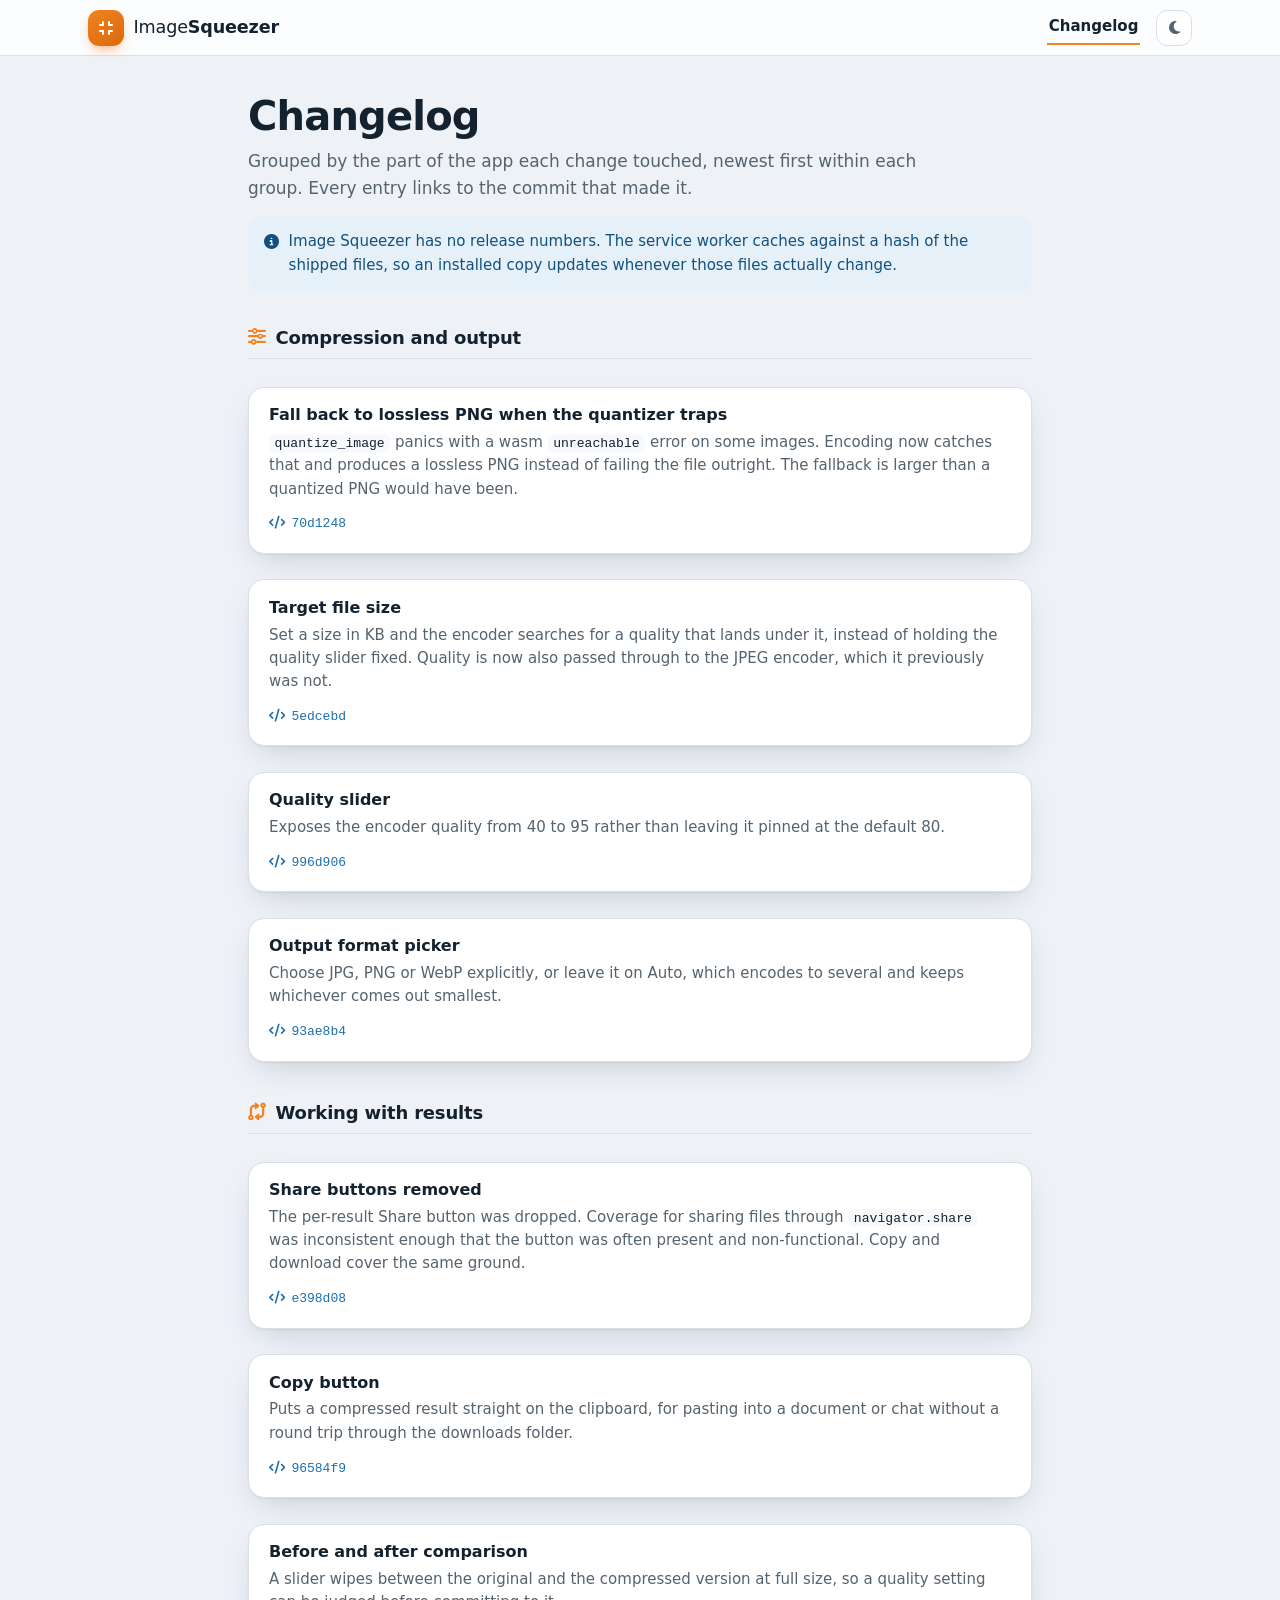
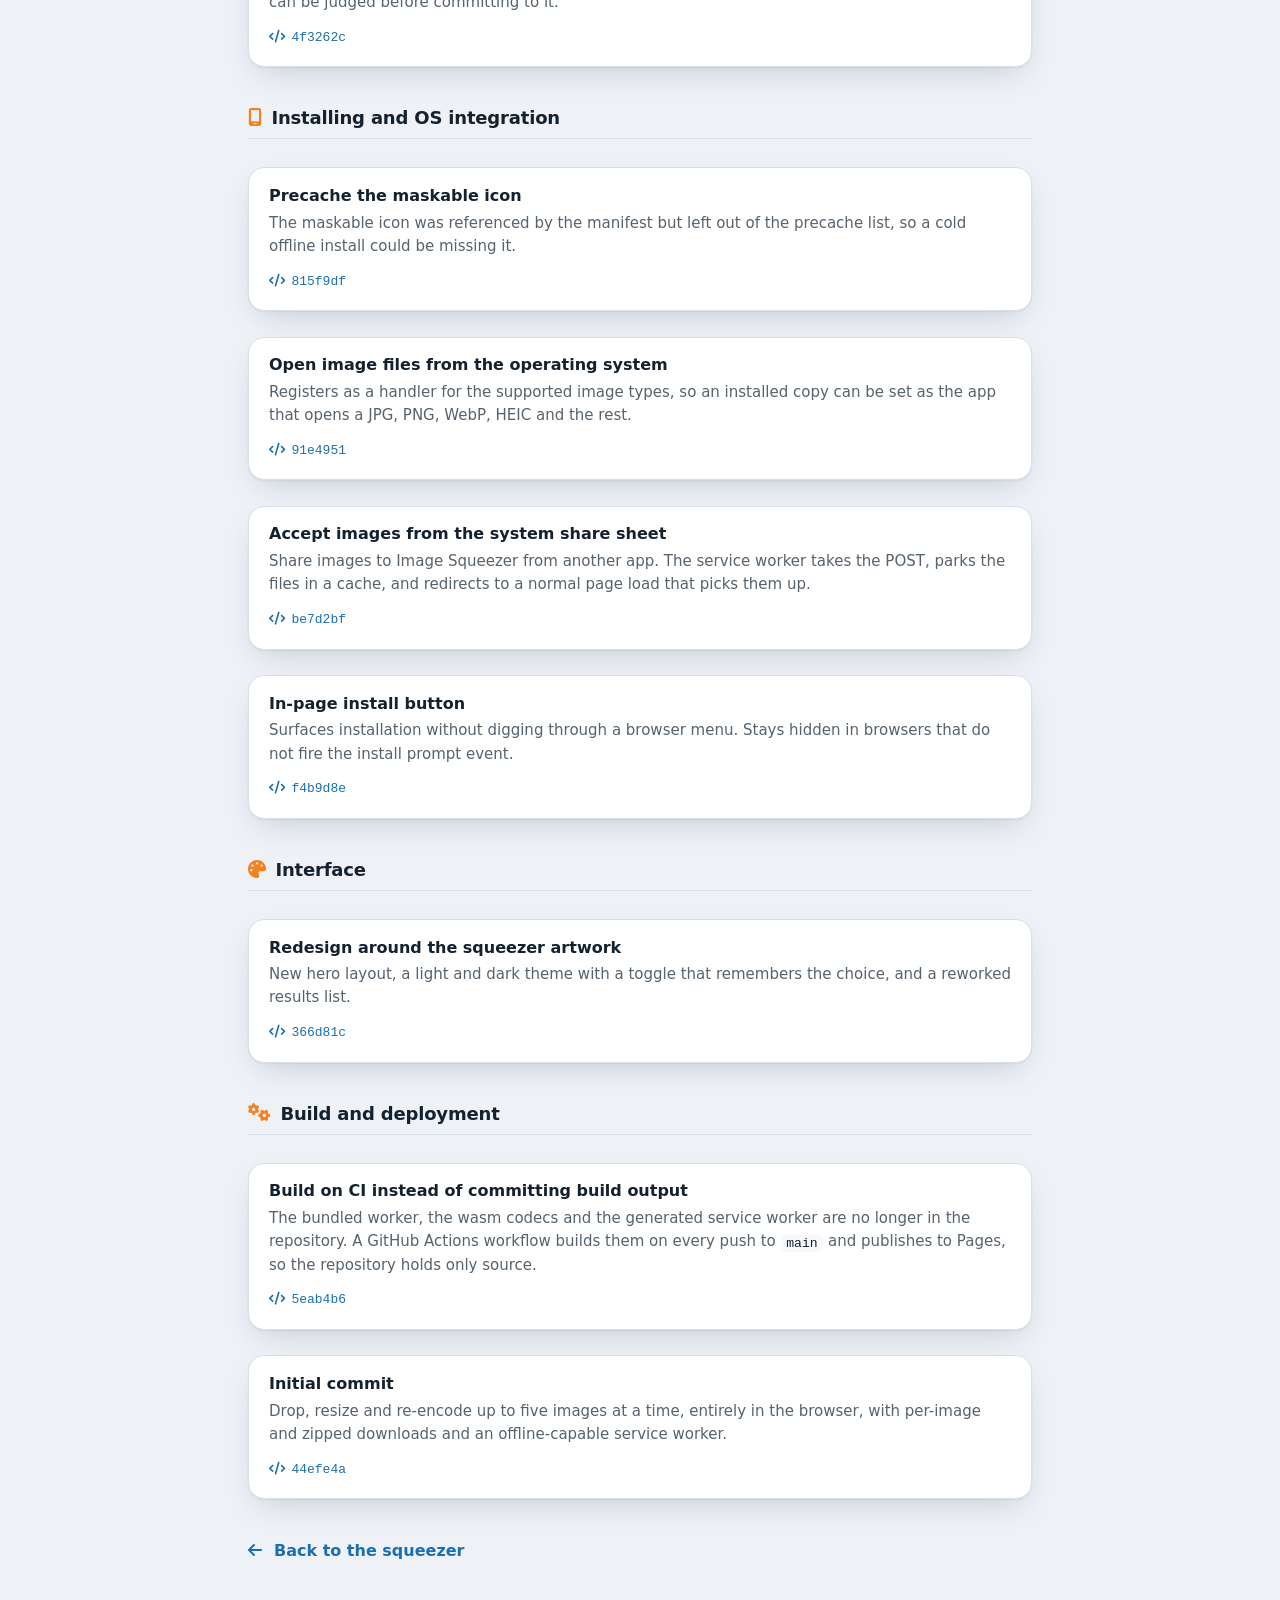
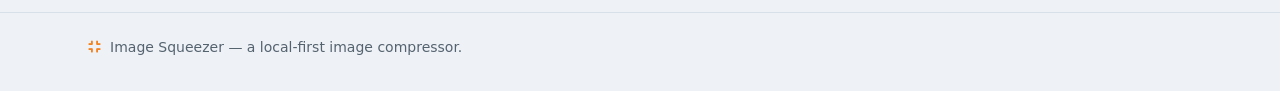
==== changelog.html @ 0387c520 "updated icons" ====
<!doctype html>
<html lang="en">
<head>
  <meta charset="utf-8">
  <meta name="viewport" content="width=device-width, initial-scale=1, viewport-fit=cover">
  <title>Changelog &middot; Image Squeezer</title>
  <meta name="description" content="What has changed in Image Squeezer, grouped by the part of the app it touched.">
  <meta name="theme-color" content="#eef2f7" media="(prefers-color-scheme: light)">
  <meta name="theme-color" content="#0e1822" media="(prefers-color-scheme: dark)">
  <link rel="manifest" href="manifest.webmanifest">
  <link rel="icon" href="icons/icon-192.png" type="image/png">
  <link rel="apple-touch-icon" href="icons/apple-touch-icon.png">
  <link rel="stylesheet" href="https://cdn.jsdelivr.net/npm/bootstrap@5.3.3/dist/css/bootstrap.min.css"
        integrity="sha384-QWTKZyjpPEjISv5WaRU9OFeRpok6YctnYmDr5pNlyT2bRjXh0JMhjY6hW+ALEwIH" crossorigin="anonymous">
  <link rel="stylesheet" href="https://cdnjs.cloudflare.com/ajax/libs/font-awesome/6.5.2/css/all.min.css"
        integrity="sha512-SnH5WK+bZxgPHs44uWIX+LLJAJ9/2PkPKZ5QiAj6Ta86w+fsb2TkcmfRyVX3pBnMFcV7oQPJkl9QevSCWr3W6A=="
        crossorigin="anonymous" referrerpolicy="no-referrer">
  <link rel="stylesheet" href="css/style.css">
  <script>
    // Applied before first paint so a saved theme never flashes the wrong colors.
    try {
      const t = localStorage.getItem('theme');
      if (t === 'light' || t === 'dark') document.documentElement.dataset.theme = t;
    } catch {}
  </script>
</head>
<body>
  <nav class="topbar">
    <div class="container d-flex align-items-center gap-3">
      <a class="brand" href="./">
        <span class="brand-mark"><i class="fa-solid fa-compress" aria-hidden="true"></i></span>
        <span class="brand-text">Image<strong>Squeezer</strong></span>
      </a>
      <a class="nav-link-plain ms-auto" href="changelog.html" aria-current="page">Changelog</a>
      <button id="theme" class="icon-btn" type="button" aria-label="Switch theme">
        <i class="fa-solid fa-moon" aria-hidden="true"></i>
      </button>
    </div>
  </nav>

  <main class="container main log">
    <header class="log-head">
      <h1>Changelog</h1>
      <p class="log-lede">
        Grouped by the part of the app each change touched, newest first within each group.
        Every entry links to the commit that made it.
      </p>
      <p class="log-note">
        <i class="fa-solid fa-circle-info" aria-hidden="true"></i>
        Image Squeezer has no release numbers. The service worker caches against a hash of the
        shipped files, so an installed copy updates whenever those files actually change.
      </p>
    </header>

    <section class="log-group" aria-labelledby="g-compression">
      <h2 id="g-compression" class="log-group-head">
        <i class="fa-solid fa-sliders" aria-hidden="true"></i> Compression and output
      </h2>
      <ul class="log-list">
        <li class="log-item">
          <h5>Fall back to lossless PNG when the quantizer traps</h5>
          <p>
            <code>quantize_image</code> panics with a wasm <code>unreachable</code> error on some
            images. Encoding now catches that and produces a lossless PNG instead of failing the
            file outright. The fallback is larger than a quantized PNG would have been.
          </p>
          <a class="log-link" href="https://github.com/cos-jnewnam/Image-Squeezer/commit/70d1248">70d1248</a>
        </li>
        <li class="log-item">
          <h5>Target file size</h5>
          <p>
            Set a size in KB and the encoder searches for a quality that lands under it, instead of
            holding the quality slider fixed. Quality is now also passed through to the JPEG encoder,
            which it previously was not.
          </p>
          <a class="log-link" href="https://github.com/cos-jnewnam/Image-Squeezer/commit/5edcebd">5edcebd</a>
        </li>
        <li class="log-item">
          <h5>Quality slider</h5>
          <p>Exposes the encoder quality from 40 to 95 rather than leaving it pinned at the default 80.</p>
          <a class="log-link" href="https://github.com/cos-jnewnam/Image-Squeezer/commit/996d906">996d906</a>
        </li>
        <li class="log-item">
          <h5>Output format picker</h5>
          <p>
            Choose JPG, PNG or WebP explicitly, or leave it on Auto, which encodes to several and
            keeps whichever comes out smallest.
          </p>
          <a class="log-link" href="https://github.com/cos-jnewnam/Image-Squeezer/commit/93ae8b4">93ae8b4</a>
        </li>
      </ul>
    </section>

    <section class="log-group" aria-labelledby="g-results">
      <h2 id="g-results" class="log-group-head">
        <i class="fa-solid fa-code-compare" aria-hidden="true"></i> Working with results
      </h2>
      <ul class="log-list">
        <li class="log-item">
          <h5>Share buttons removed</h5>
          <p>
            The per-result Share button was dropped. Coverage for sharing files through
            <code>navigator.share</code> was inconsistent enough that the button was often present
            and non-functional. Copy and download cover the same ground.
          </p>
          <a class="log-link" href="https://github.com/cos-jnewnam/Image-Squeezer/commit/e398d08">e398d08</a>
        </li>
        <li class="log-item">
          <h5>Copy button</h5>
          <p>Puts a compressed result straight on the clipboard, for pasting into a document or chat without a round trip through the downloads folder.</p>
          <a class="log-link" href="https://github.com/cos-jnewnam/Image-Squeezer/commit/96584f9">96584f9</a>
        </li>
        <li class="log-item">
          <h5>Before and after comparison</h5>
          <p>A slider wipes between the original and the compressed version at full size, so a quality setting can be judged before committing to it.</p>
          <a class="log-link" href="https://github.com/cos-jnewnam/Image-Squeezer/commit/4f3262c">4f3262c</a>
        </li>
      </ul>
    </section>

    <section class="log-group" aria-labelledby="g-integration">
      <h2 id="g-integration" class="log-group-head">
        <i class="fa-solid fa-mobile-screen" aria-hidden="true"></i> Installing and OS integration
      </h2>
      <ul class="log-list">
        <li class="log-item">
          <h5>Precache the maskable icon</h5>
          <p>
            The maskable icon was referenced by the manifest but left out of the precache list, so a
            cold offline install could be missing it.
          </p>
          <a class="log-link" href="https://github.com/cos-jnewnam/Image-Squeezer/commit/815f9df">815f9df</a>
        </li>
        <li class="log-item">
          <h5>Open image files from the operating system</h5>
          <p>Registers as a handler for the supported image types, so an installed copy can be set as the app that opens a JPG, PNG, WebP, HEIC and the rest.</p>
          <a class="log-link" href="https://github.com/cos-jnewnam/Image-Squeezer/commit/91e4951">91e4951</a>
        </li>
        <li class="log-item">
          <h5>Accept images from the system share sheet</h5>
          <p>
            Share images to Image Squeezer from another app. The service worker takes the POST,
            parks the files in a cache, and redirects to a normal page load that picks them up.
          </p>
          <a class="log-link" href="https://github.com/cos-jnewnam/Image-Squeezer/commit/be7d2bf">be7d2bf</a>
        </li>
        <li class="log-item">
          <h5>In-page install button</h5>
          <p>Surfaces installation without digging through a browser menu. Stays hidden in browsers that do not fire the install prompt event.</p>
          <a class="log-link" href="https://github.com/cos-jnewnam/Image-Squeezer/commit/f4b9d8e">f4b9d8e</a>
        </li>
      </ul>
    </section>

    <section class="log-group" aria-labelledby="g-interface">
      <h2 id="g-interface" class="log-group-head">
        <i class="fa-solid fa-palette" aria-hidden="true"></i> Interface
      </h2>
      <ul class="log-list">
        <li class="log-item">
          <h5>Redesign around the squeezer artwork</h5>
          <p>
            New hero layout, a light and dark theme with a toggle that remembers the choice, and a
            reworked results list.
          </p>
          <a class="log-link" href="https://github.com/cos-jnewnam/Image-Squeezer/commit/366d81c">366d81c</a>
        </li>
      </ul>
    </section>

    <section class="log-group" aria-labelledby="g-build">
      <h2 id="g-build" class="log-group-head">
        <i class="fa-solid fa-gears" aria-hidden="true"></i> Build and deployment
      </h2>
      <ul class="log-list">
        <li class="log-item">
          <h5>Build on CI instead of committing build output</h5>
          <p>
            The bundled worker, the wasm codecs and the generated service worker are no longer in the
            repository. A GitHub Actions workflow builds them on every push to <code>main</code> and
            publishes to Pages, so the repository holds only source.
          </p>
          <a class="log-link" href="https://github.com/cos-jnewnam/Image-Squeezer/commit/5eab4b6">5eab4b6</a>
        </li>
        <li class="log-item">
          <h5>Initial commit</h5>
          <p>
            Drop, resize and re-encode up to five images at a time, entirely in the browser, with
            per-image and zipped downloads and an offline-capable service worker.
          </p>
          <a class="log-link" href="https://github.com/cos-jnewnam/Image-Squeezer/commit/44efe4a">44efe4a</a>
        </li>
      </ul>
    </section>

    <p class="log-back"><a href="./"><i class="fa-solid fa-arrow-left" aria-hidden="true"></i> Back to the squeezer</a></p>
  </main>

  <footer class="foot">
    <div class="container">
      <p><i class="fa-solid fa-compress" aria-hidden="true"></i> Image Squeezer &mdash; a local-first image compressor.</p>
    </div>
  </footer>

  <script type="module" src="js/theme.js"></script>
</body>
</html>
---- css/style.css ----
:root {
  --ink: #14212e;
  --ink-soft: #55636f;
  --paper: #eef2f7;
  --surface: #ffffff;
  --surface-2: #f7f9fc;
  --line: #d7dfe8;
  --blue: #1b6fb0;
  --blue-deep: #11517f;
  --blue-ink: #ffffff;
  --blue-wash: #e6f0f9;
  --orange: #f3821f;
  --orange-wash: #fdf0e2;
  --green: #17794a;
  --amber: #8f5200;
  --red: #b3261e;
  --track: #e2e8f0;
  --shadow: 0 1px 2px rgb(16 32 48 / 0.06), 0 12px 32px -12px rgb(16 32 48 / 0.22);
  --shadow-lg: 0 2px 4px rgb(16 32 48 / 0.06), 0 28px 60px -24px rgb(16 32 48 / 0.35);
  --scrim: linear-gradient(100deg, rgb(238 242 247 / 0) 0%, rgb(238 242 247 / 0.35) 42%, rgb(238 242 247 / 0.8) 70%);
  --scrim-flat: linear-gradient(180deg, rgb(238 242 247 / 0.5) 0%, rgb(238 242 247 / 0.88) 55%);
  --radius: 1rem;
  color-scheme: light dark;
}

@media (prefers-color-scheme: dark) {
  :root:not([data-theme="light"]) {
    --ink: #e8eef4;
    --ink-soft: #a3b3c3;
    --paper: #0b141d;
    --surface: #152333;
    --surface-2: #1b2b3d;
    --line: #2b3d50;
    --blue: #5eb0ec;
    --blue-deep: #8ccbff;
    --blue-ink: #08202f;
    --blue-wash: #16324a;
    --orange: #ff9c3d;
    --orange-wash: #35261a;
    --green: #5fd49b;
    --amber: #f0b45a;
    --red: #ff8a80;
    --track: #25384b;
    --shadow: 0 1px 2px rgb(0 0 0 / 0.4), 0 14px 32px -14px rgb(0 0 0 / 0.7);
    --shadow-lg: 0 2px 6px rgb(0 0 0 / 0.45), 0 30px 60px -24px rgb(0 0 0 / 0.8);
    --scrim: linear-gradient(100deg, rgb(11 20 29 / 0.55) 0%, rgb(11 20 29 / 0.78) 45%, rgb(11 20 29 / 0.94) 72%);
    --scrim-flat: linear-gradient(180deg, rgb(11 20 29 / 0.72) 0%, rgb(11 20 29 / 0.94) 55%);
  }
}

:root[data-theme="dark"] {
  --ink: #e8eef4;
  --ink-soft: #a3b3c3;
  --paper: #0b141d;
  --surface: #152333;
  --surface-2: #1b2b3d;
  --line: #2b3d50;
  --blue: #5eb0ec;
  --blue-deep: #8ccbff;
  --blue-ink: #08202f;
  --blue-wash: #16324a;
  --orange: #ff9c3d;
  --orange-wash: #35261a;
  --green: #5fd49b;
  --amber: #f0b45a;
  --red: #ff8a80;
  --track: #25384b;
  --shadow: 0 1px 2px rgb(0 0 0 / 0.4), 0 14px 32px -14px rgb(0 0 0 / 0.7);
  --shadow-lg: 0 2px 6px rgb(0 0 0 / 0.45), 0 30px 60px -24px rgb(0 0 0 / 0.8);
  --scrim: linear-gradient(100deg, rgb(11 20 29 / 0.55) 0%, rgb(11 20 29 / 0.78) 45%, rgb(11 20 29 / 0.94) 72%);
  --scrim-flat: linear-gradient(180deg, rgb(11 20 29 / 0.72) 0%, rgb(11 20 29 / 0.94) 55%);
}

:root[data-theme="light"] { color-scheme: light; }
:root[data-theme="dark"] { color-scheme: dark; }

* { box-sizing: border-box; }

html {
  padding: env(safe-area-inset-top, 0) env(safe-area-inset-right, 0) env(safe-area-inset-bottom, 0) env(safe-area-inset-left, 0);
}

body {
  margin: 0;
  display: flex;
  flex-direction: column;
  min-height: 100vh;
  min-height: 100dvh;
  background: var(--paper);
  color: var(--ink);
  font-family: "Avenir Next", "Segoe UI Variable Text", "Segoe UI", system-ui, -apple-system, sans-serif;
  font-size: 1rem;
  line-height: 1.55;
  -webkit-font-smoothing: antialiased;
}

.container {
  max-width: 72rem;
  padding-inline: 1.5rem;
}

@media (max-width: 30rem) {
  .container { padding-inline: 1.125rem; }
}

/* ---------- top bar ---------- */

.topbar {
  position: sticky;
  top: 0;
  z-index: 20;
  padding: 0.6rem 0;
  background: color-mix(in srgb, var(--surface) 82%, transparent);
  backdrop-filter: blur(12px);
  border-bottom: 1px solid var(--line);
}

.brand {
  display: inline-flex;
  align-items: center;
  gap: 0.6rem;
  text-decoration: none;
  color: var(--ink);
}

.brand-mark {
  display: grid;
  place-items: center;
  width: 2.25rem;
  height: 2.25rem;
  border-radius: 0.7rem;
  background: linear-gradient(145deg, var(--orange), #d96a0b);
  color: #fff;
  font-size: 1rem;
  box-shadow: 0 6px 14px -6px rgb(243 130 31 / 0.9);
}

.brand-text {
  font-size: 1.1rem;
  font-weight: 500;
  letter-spacing: -0.01em;
}

.brand-text strong { font-weight: 800; }

.pill {
  display: inline-flex;
  align-items: center;
  gap: 0.45rem;
  padding: 0.3rem 0.75rem;
  border-radius: 999px;
  background: var(--blue-wash);
  color: var(--blue-deep);
  font-size: 0.8125rem;
  font-weight: 600;
}

.icon-btn {
  display: grid;
  place-items: center;
  flex: none;
  width: 2.25rem;
  height: 2.25rem;
  padding: 0;
  border: 1px solid var(--line);
  border-radius: 0.7rem;
  background: var(--surface);
  color: var(--ink-soft);
  font-size: 0.9375rem;
  cursor: pointer;
  transition: color 120ms, border-color 120ms, background-color 120ms;
}

.icon-btn:hover {
  border-color: var(--orange);
  background: var(--orange-wash);
  color: var(--orange);
}

.nav-link-plain {
  flex: none;
  padding: 0.3rem 0.1rem;
  color: var(--ink-soft);
  font-size: 0.9375rem;
  font-weight: 600;
  text-decoration: none;
  border-bottom: 2px solid transparent;
  transition: color 120ms, border-color 120ms;
}

.nav-link-plain:hover { color: var(--orange); border-bottom-color: var(--orange); }
.nav-link-plain[aria-current="page"] { color: var(--ink); border-bottom-color: var(--orange); }

/* ---------- hero ---------- */

.hero {
  position: relative;
  padding: 3rem 0 3.5rem;
  background: url("../img/img-squeezer-bg.jpeg") center / cover no-repeat;
  border-bottom: 1px solid var(--line);
  isolation: isolate;
}

.hero::after {
  content: "";
  position: absolute;
  inset: 0;
  z-index: -1;
  background: var(--scrim);
}

/* Narrow screens: the card covers the artwork, so flatten the scrim instead. */
@media (max-width: 61.99rem) {
  .hero::after { background: var(--scrim-flat); }
}

.hero-card {
  padding: 1.75rem;
  border: 1px solid color-mix(in srgb, var(--line) 70%, transparent);
  border-radius: var(--radius);
  background: color-mix(in srgb, var(--surface) 88%, transparent);
  backdrop-filter: blur(14px) saturate(1.2);
  box-shadow: var(--shadow-lg);
}

.hero-head {
  display: flex;
  align-items: center;
  gap: 1rem;
  margin-bottom: 0.6rem;
}

.hero-art {
  flex: none;
  width: clamp(4rem, 16vw, 6.5rem);
  height: auto;
}

/* From 992px up the full artwork is visible in the hero background instead. */
@media (min-width: 62rem) {
  .hero-art { display: none; }
}

.hero-title {
  margin: 0;
  font-size: clamp(1.6rem, 7vw, 2.75rem);
  font-weight: 800;
  line-height: 1.08;
  letter-spacing: -0.025em;
}

.hero-lede {
  margin: 0 0 1.35rem;
  max-width: 34rem;
  color: var(--ink-soft);
}

.hero-points {
  display: flex;
  flex-wrap: wrap;
  gap: 0.4rem 1.25rem;
  margin: 1rem 0 0;
  padding: 0;
  list-style: none;
  color: var(--ink-soft);
  font-size: 0.875rem;
  font-weight: 600;
}

.hero-points i { color: var(--orange); margin-right: 0.3rem; }

/* ---------- drop zone ---------- */

.drop {
  display: block;
  width: 100%;
  padding: 2.25rem 1.5rem;
  border: 2px dashed var(--line);
  border-radius: 0.875rem;
  background: var(--surface-2);
  text-align: center;
  cursor: pointer;
  transition: border-color 140ms, background-color 140ms, transform 140ms;
}

.drop:hover,
.drop.over {
  border-color: var(--orange);
  background: var(--orange-wash);
}

.drop.over { transform: scale(1.01); }

.drop-icon {
  display: block;
  margin-bottom: 0.6rem;
  font-size: 2.25rem;
  line-height: 1;
  color: var(--orange);
}

.drop-title {
  margin: 0;
  font-size: 1.2rem;
  font-weight: 700;
}

.drop-sub {
  margin: 0.3rem 0 0;
  color: var(--ink-soft);
  font-size: 0.9375rem;
}

.drop-sub kbd {
  padding: 0.05rem 0.35rem;
  border: 1px solid var(--line);
  border-bottom-width: 2px;
  border-radius: 0.3rem;
  background: var(--surface);
  color: var(--ink);
  font-size: 0.75rem;
}

/* ---------- main ---------- */

.main {
  flex: 1 0 auto;
  padding-block: 2.25rem 3rem;
}

.panel {
  padding: 1.5rem 1.65rem;
  border: 1px solid var(--line);
  border-radius: var(--radius);
  background: var(--surface);
  box-shadow: var(--shadow);
}

.panel-head {
  display: flex;
  align-items: center;
  gap: 0.55rem;
  margin: 0 0 0.9rem;
  font-size: 0.8125rem;
  font-weight: 700;
  letter-spacing: 0.08em;
  text-transform: uppercase;
  color: var(--ink-soft);
}

.panel-head i { color: var(--orange); }

/* ---------- settings ---------- */

.settings {
  display: grid;
  gap: 0.75rem 2rem;
  grid-template-columns: repeat(auto-fit, minmax(20rem, 1fr));
  color: var(--ink-soft);
  font-size: 0.9375rem;
}

.setting {
  display: flex;
  flex-wrap: wrap;
  align-items: center;
  gap: 0.5rem;
}

.settings label {
  min-width: 6rem;
  margin: 0;
  color: var(--ink);
  font-weight: 600;
}

.settings output {
  min-width: 2.5ch;
  padding: 0.1rem 0.4rem;
  border-radius: 0.3rem;
  background: var(--blue-wash);
  color: var(--blue-deep);
  font-weight: 700;
  font-variant-numeric: tabular-nums;
  text-align: center;
}

.settings input[type="range"] {
  width: 9rem;
  padding: 0;
  border: 0;
  background: none;
  accent-color: var(--orange);
}

.setting.off { opacity: 0.45; }

.settings input,
.settings select {
  padding: 0.35rem 0.55rem;
  border: 1px solid var(--line);
  border-radius: 0.5rem;
  background: var(--surface);
  color: var(--ink);
  font: inherit;
  font-size: 0.9375rem;
  font-variant-numeric: tabular-nums;
}

.settings input { width: 6rem; }
.settings select { width: auto; }

.setting > span {
  flex: 1 1 10rem;
  min-width: 0;
  font-size: 0.8125rem;
}

/* ---------- notice ---------- */

.notice {
  margin: 1rem 0 0;
  padding: 0.7rem 1rem;
  border: 1px solid color-mix(in srgb, var(--amber) 35%, var(--line));
  border-left: 4px solid var(--amber);
  background: var(--surface);
  border-radius: 0.5rem;
  box-shadow: var(--shadow);
  font-size: 0.9375rem;
}

/* ---------- rows ---------- */

.list {
  list-style: none;
  margin: 1.25rem 0 0;
  padding: 0;
  display: grid;
  gap: 0.75rem;
}

.img-row {
  display: grid;
  grid-template-columns: 4.5rem 1fr auto;
  gap: 0.35rem 1rem;
  align-items: center;
  padding: 1rem 1.25rem;
  background: var(--surface);
  border: 1px solid var(--line);
  border-radius: 0.875rem;
  box-shadow: var(--shadow);
}

.thumb {
  grid-row: 1 / span 2;
  width: 4.5rem;
  height: 4.5rem;
  border-radius: 0.6rem;
  background: var(--track);
  overflow: hidden;
  display: grid;
  place-items: center;
}

.thumb img { width: 100%; height: 100%; object-fit: cover; display: block; }

.spinner {
  width: 1.4rem;
  height: 1.4rem;
  border: 3px solid var(--line);
  border-top-color: var(--orange);
  border-radius: 50%;
  animation: spin 800ms linear infinite;
}

@keyframes spin { to { transform: rotate(360deg); } }

.name {
  margin: 0;
  font-weight: 700;
  overflow: hidden;
  text-overflow: ellipsis;
  white-space: nowrap;
}

.tools { display: flex; gap: 0.4rem; align-items: center; }

.row-btn {
  appearance: none;
  border: 1px solid var(--line);
  background: var(--surface);
  color: var(--ink-soft);
  border-radius: 0.5rem;
  padding: 0.32rem 0.7rem;
  font: inherit;
  font-size: 0.8125rem;
  font-weight: 600;
  cursor: pointer;
  transition: color 120ms, border-color 120ms, background-color 120ms;
}

.row-btn:hover { border-color: var(--blue); color: var(--blue); background: var(--blue-wash); }

.row-btn.dl {
  background: var(--orange);
  border-color: var(--orange);
  color: #fff;
}

.row-btn.dl:hover { filter: brightness(1.07); color: #fff; background: var(--orange); }

.detail {
  grid-column: 2 / span 2;
  min-width: 0;
}

.status {
  margin: 0;
  font-size: 0.9375rem;
  color: var(--ink-soft);
  font-variant-numeric: tabular-nums;
}

.status.err { color: var(--red); font-weight: 600; }

.bar {
  height: 0.4rem;
  margin: 0.45rem 0 0.35rem;
  border-radius: 999px;
  background: var(--track);
  overflow: hidden;
}

.bar > i {
  display: block;
  height: 100%;
  width: 0;
  background: linear-gradient(90deg, var(--orange), #ffb061);
  border-radius: 999px;
  transition: width 500ms ease-out;
}

.sizes {
  display: flex;
  flex-wrap: wrap;
  gap: 0.25rem 0.6rem;
  align-items: baseline;
  margin: 0;
  font-size: 0.9375rem;
  font-variant-numeric: tabular-nums;
}

.saved {
  padding: 0.05rem 0.45rem;
  border-radius: 999px;
  background: color-mix(in srgb, var(--green) 14%, transparent);
  color: var(--green);
  font-size: 0.8125rem;
  font-weight: 700;
}

.tag { color: var(--ink-soft); font-size: 0.8125rem; }

/* ---------- actions ---------- */

.actions {
  display: flex;
  flex-wrap: wrap;
  align-items: center;
  gap: 0.75rem;
  margin-top: 1.25rem;
  padding: 1.25rem 1.65rem;
  border: 1px solid var(--line);
  border-radius: var(--radius);
  background: var(--surface);
  box-shadow: var(--shadow);
}

.btn {
  appearance: none;
  display: inline-flex;
  align-items: center;
  gap: 0.4rem;
  border: 1px solid var(--line);
  background: var(--surface);
  color: var(--ink);
  border-radius: 0.6rem;
  padding: 0.55rem 1.1rem;
  font: inherit;
  font-size: 0.9375rem;
  font-weight: 600;
  line-height: 1.4;
  cursor: pointer;
  transition: filter 120ms, border-color 120ms, background-color 120ms;
}

.btn.primary {
  background: linear-gradient(145deg, var(--orange), #e0740f);
  border-color: transparent;
  color: #fff;
  box-shadow: 0 8px 18px -10px rgb(243 130 31 / 0.95);
}

.btn.ghost {
  border-color: var(--blue);
  background: transparent;
  color: var(--blue-deep);
  padding: 0.4rem 0.85rem;
  font-size: 0.875rem;
}

.btn:disabled { opacity: 0.45; cursor: not-allowed; box-shadow: none; }
.btn:not(:disabled):hover { filter: brightness(1.06); }

.total {
  margin: 0 0 0 auto;
  color: var(--ink-soft);
  font-size: 0.9375rem;
  font-variant-numeric: tabular-nums;
}

/* ---------- features ---------- */

.features {
  display: grid;
  gap: 1rem;
  grid-template-columns: repeat(auto-fit, minmax(16rem, 1fr));
  margin-top: 2.5rem;
}

.feature {
  padding: 1.5rem 1.65rem;
  border: 1px solid var(--line);
  border-radius: var(--radius);
  background: var(--surface);
  box-shadow: var(--shadow);
}

.feature-icon {
  display: grid;
  place-items: center;
  width: 2.5rem;
  height: 2.5rem;
  margin-bottom: 0.75rem;
  border-radius: 0.7rem;
  background: var(--blue-wash);
  color: var(--blue-deep);
  font-size: 1.05rem;
}

.feature h3 {
  margin: 0 0 0.35rem;
  font-size: 1.0625rem;
  font-weight: 700;
}

.feature p {
  margin: 0;
  color: var(--ink-soft);
  font-size: 0.9375rem;
}

/* ---------- footer ---------- */

.foot {
  flex: none;
  padding: 1.5rem 0 2rem;
  border-top: 1px solid var(--line);
  color: var(--ink-soft);
  font-size: 0.875rem;
}

.foot p { margin: 0; }
.foot i { color: var(--orange); margin-right: 0.35rem; }

/* ---------- compare dialog ---------- */

.compare-dlg {
  width: min(52rem, 92vw);
  padding: 1rem;
  border: 1px solid var(--line);
  border-radius: var(--radius);
  background: var(--surface);
  color: var(--ink);
  box-shadow: var(--shadow-lg);
}

.compare-dlg::backdrop { background: rgb(8 16 24 / 0.68); backdrop-filter: blur(3px); }

.compare {
  position: relative;
  display: grid;
  width: 100%;
  margin-inline: auto;
  overflow: hidden;
  border-radius: 0.6rem;
  background: repeating-conic-gradient(var(--line) 0% 25%, transparent 0% 50%) 50% / 1.25rem 1.25rem;
}

.compare img {
  grid-area: 1 / 1;
  width: 100%;
  height: 100%;
  object-fit: fill;
  display: block;
}

#compare-after { clip-path: inset(0 0 0 var(--pos, 50%)); }

.compare-line {
  position: absolute;
  top: 0;
  bottom: 0;
  left: var(--pos, 50%);
  width: 2px;
  margin-left: -1px;
  background: #fff;
  box-shadow: 0 0 0 1px rgb(0 0 0 / 0.4);
}

.compare-tag {
  position: absolute;
  top: 0.5rem;
  padding: 0.15rem 0.5rem;
  border-radius: 999px;
  background: rgb(0 0 0 / 0.62);
  color: #fff;
  font-size: 0.75rem;
  font-weight: 600;
}

.compare-tag.left { left: 0.5rem; }
.compare-tag.right { right: 0.5rem; }

.compare-range {
  width: 100%;
  margin: 0.75rem 0 0;
  accent-color: var(--orange);
}

.compare-foot {
  display: flex;
  flex-wrap: wrap;
  align-items: center;
  justify-content: space-between;
  gap: 0.75rem;
  margin-top: 0.5rem;
}

.compare-info {
  margin: 0;
  color: var(--ink-soft);
  font-size: 0.9375rem;
}

/* ---------- misc ---------- */

[hidden] { display: none !important; }

.drop:focus-visible,
.btn:focus-visible,
.brand:focus-visible,
.icon-btn:focus-visible,
.nav-link-plain:focus-visible,
.settings input:focus-visible,
.settings select:focus-visible,
.row-btn:focus-visible {
  outline: 3px solid var(--blue);
  outline-offset: 2px;
}

@media (max-width: 30rem) {
  .hero { padding: 2rem 0 2.5rem; }
  .hero-card { padding: 1.5rem 1.35rem; }
  .img-row { grid-template-columns: 3.25rem 1fr; }
  .thumb { width: 3.25rem; height: 3.25rem; grid-row: 1; }
  .tools { grid-column: 1 / span 2; flex-wrap: wrap; }
  .detail { grid-column: 1 / span 2; }
  .total { margin-left: 0; width: 100%; }
}

@media (prefers-reduced-motion: reduce) {
  .bar > i,
  .drop { transition: none; }
  .spinner { animation-duration: 2s; }
}

/* ---------- offline page ---------- */

.offline {
  max-width: 34rem;
  margin: 0 auto;
  padding: 3rem 1.25rem;
}

.offline h1 {
  margin: 0 0 0.75rem;
  font-size: 1.5rem;
}

.offline p { color: var(--ink-soft); }
.offline a { color: var(--blue); }

/* ---------- changelog page ---------- */

.log { max-width: 52rem; }

.log-head { margin-bottom: 2.25rem; }

.log-head h1 {
  margin: 0 0 0.5rem;
  font-size: clamp(1.75rem, 4vw, 2.5rem);
  font-weight: 800;
  letter-spacing: -0.02em;
}

.log-lede {
  margin: 0 0 1rem;
  max-width: 44rem;
  color: var(--ink-soft);
  font-size: 1.0625rem;
}

.log-note {
  display: flex;
  gap: 0.6rem;
  margin: 0;
  padding: 0.85rem 1rem;
  border-radius: 0.75rem;
  background: var(--blue-wash);
  color: var(--blue-deep);
  font-size: 0.9375rem;
}

.log-note i { margin-top: 0.25rem; }

.log-group { margin-bottom: 2.5rem; }

.log-group-head {
  display: flex;
  align-items: center;
  gap: 0.6rem;
  margin: 0 0 1rem;
  padding-bottom: 0.6rem;
  border-bottom: 1px solid var(--line);
  font-size: 1.125rem;
  font-weight: 700;
  letter-spacing: -0.01em;
}

.log-group-head i { color: var(--orange); }

.log-list {
  list-style: none;
  margin: 0;
  padding: 0;
  display: grid;
  gap: 0.85rem;
}

.log-item {
  margin-top: 0.75rem;
  padding: 1.1rem 1.25rem;
  border: 1px solid var(--line);
  border-radius: var(--radius);
  background: var(--surface);
  box-shadow: var(--shadow);
}

.log-item h5 {
  margin: 0 0 0.4rem;
  font-size: 1rem;
  font-weight: 700;
}

.log-item p {
  margin: 0 0 0.6rem;
  color: var(--ink-soft);
  font-size: 0.9375rem;
}

.log-item code {
  padding: 0.1rem 0.35rem;
  border-radius: 0.35rem;
  background: var(--surface-2);
  color: var(--ink);
  font-size: 0.875em;
}

.log-link {
  display: inline-block;
  color: var(--blue);
  font-family: ui-monospace, SFMono-Regular, Menlo, Consolas, monospace;
  font-size: 0.8125rem;
  text-decoration: none;
}

.log-link::before { content: "\f121"; font-family: "Font Awesome 6 Free"; font-weight: 900; margin-right: 0.4rem; }
.log-link:hover { text-decoration: underline; }

.log-back { margin: 0; }
.log-back a { color: var(--blue); text-decoration: none; font-weight: 600; }
.log-back a:hover { text-decoration: underline; }
.log-back i { margin-right: 0.4rem; }

.log-link:focus-visible,
.log-back a:focus-visible {
  outline: 3px solid var(--blue);
  outline-offset: 2px;
}
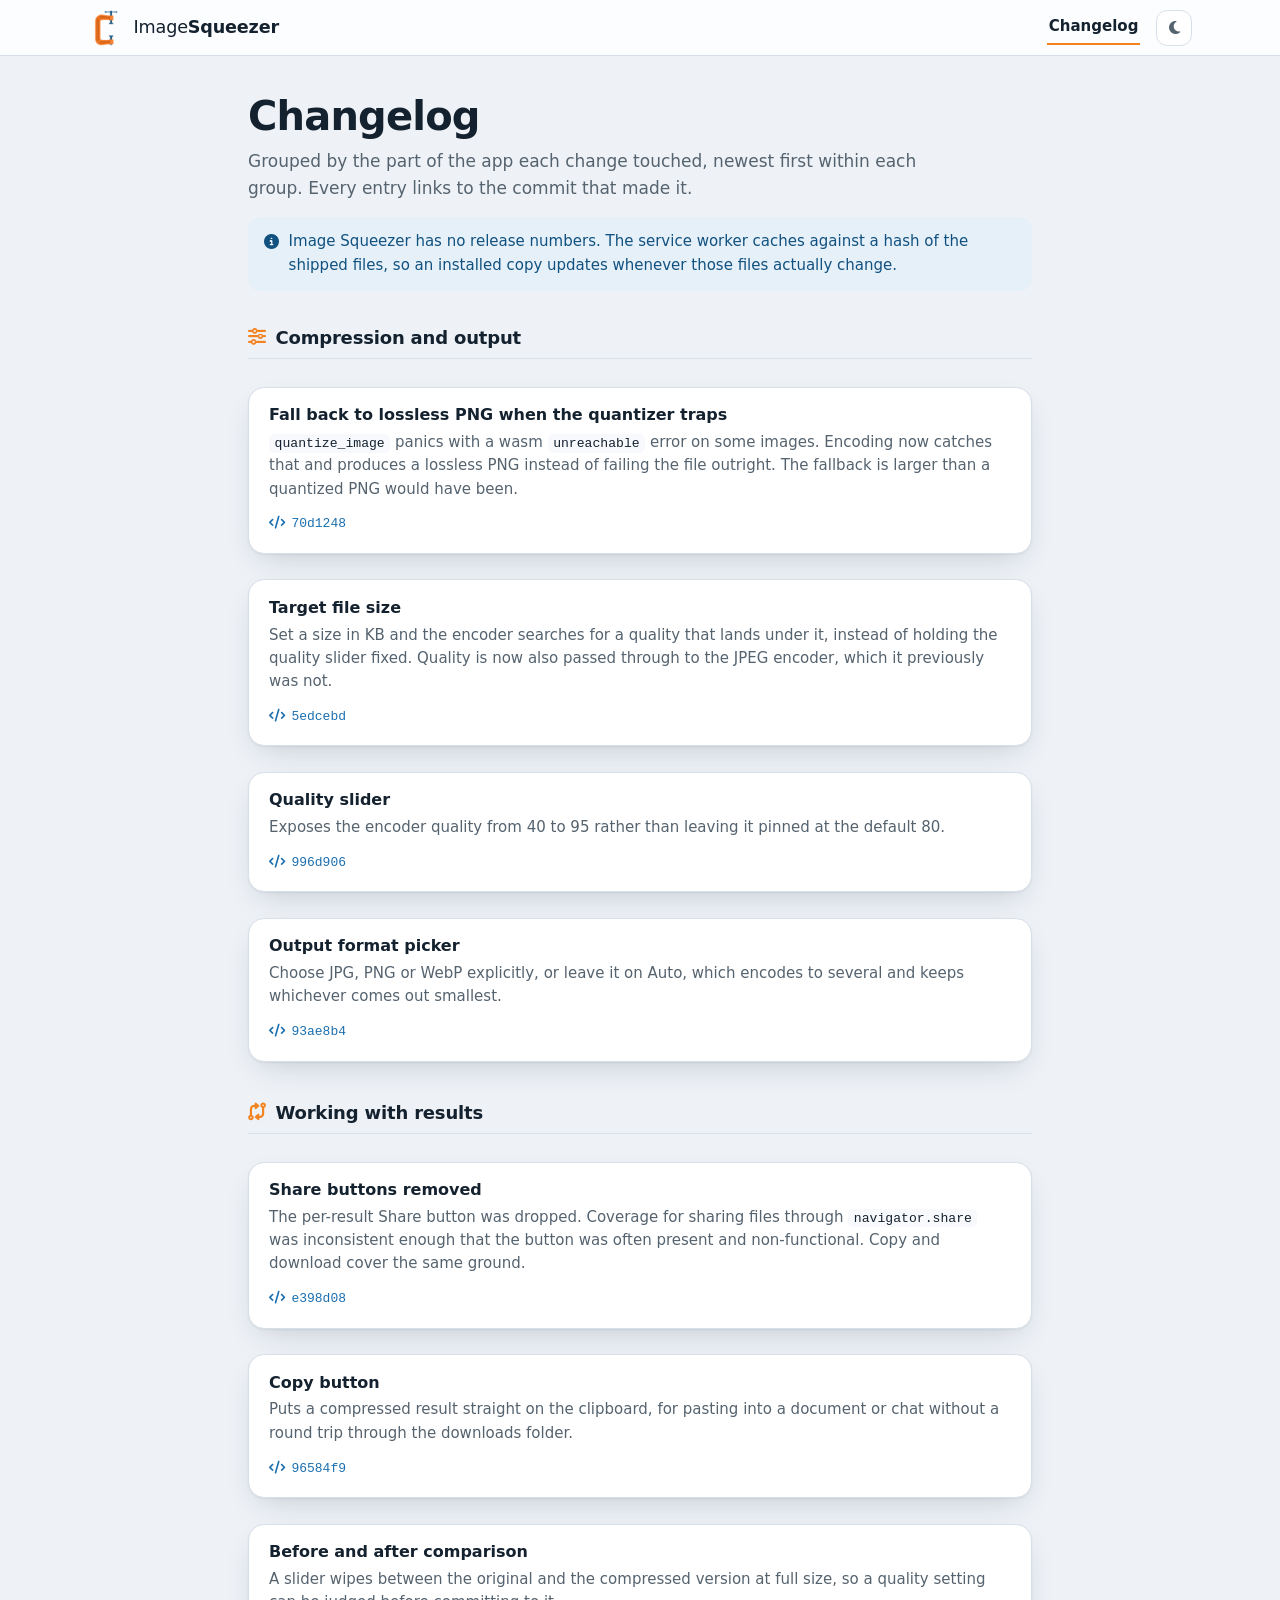
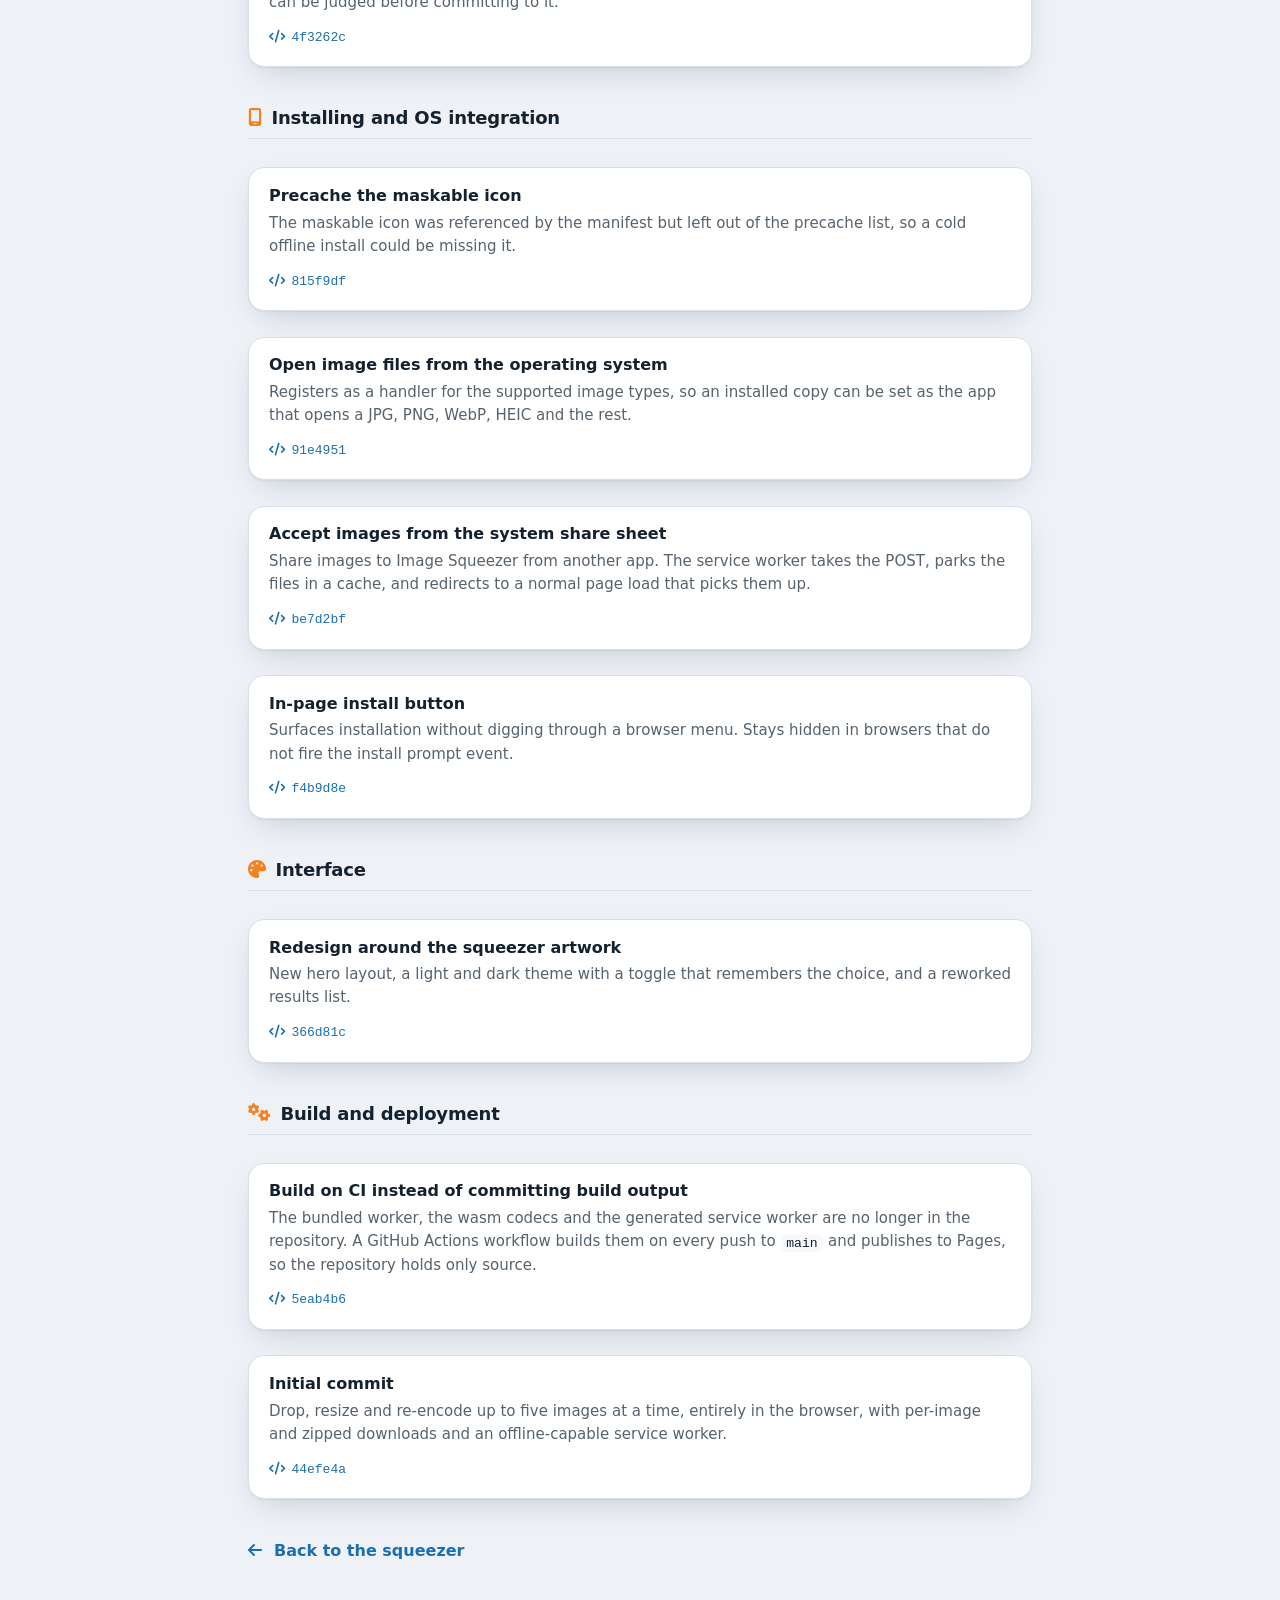
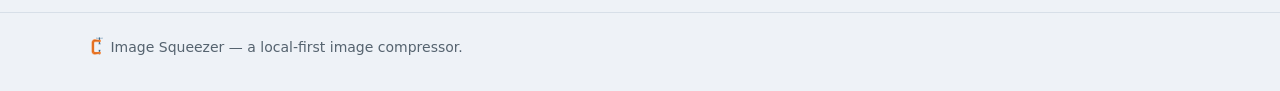
==== commit d7a06967: "updated brand icon to image icon" ====
--- a/changelog.html
+++ b/changelog.html
@@ -28,7 +28,7 @@
   <nav class="topbar">
     <div class="container d-flex align-items-center gap-3">
       <a class="brand" href="./">
-        <span class="brand-mark"><i class="fa-solid fa-compress" aria-hidden="true"></i></span>
+        <span class="brand-mark"><img src="icons/icon-192.png" alt="" aria-hidden="true" width="36" height="36"></span>
         <span class="brand-text">Image<strong>Squeezer</strong></span>
       </a>
       <a class="nav-link-plain ms-auto" href="changelog.html" aria-current="page">Changelog</a>
@@ -198,7 +198,7 @@
 
   <footer class="foot">
     <div class="container">
-      <p><i class="fa-solid fa-compress" aria-hidden="true"></i> Image Squeezer &mdash; a local-first image compressor.</p>
+      <p><img class="foot-mark" src="icons/icon-192.png" alt="" aria-hidden="true" width="18" height="18"> Image Squeezer &mdash; a local-first image compressor.</p>
     </div>
   </footer>
 
--- a/css/style.css
+++ b/css/style.css
@@ -128,11 +128,19 @@
   place-items: center;
   width: 2.25rem;
   height: 2.25rem;
-  border-radius: 0.7rem;
-  background: linear-gradient(145deg, var(--orange), #d96a0b);
-  color: #fff;
-  font-size: 1rem;
-  box-shadow: 0 6px 14px -6px rgb(243 130 31 / 0.9);
+}
+
+.brand-mark img {
+  width: 100%;
+  height: 100%;
+  object-fit: contain;
+}
+
+.foot-mark {
+  width: 1.125rem;
+  height: 1.125rem;
+  object-fit: contain;
+  vertical-align: -0.2em;
 }
 
 .brand-text {
